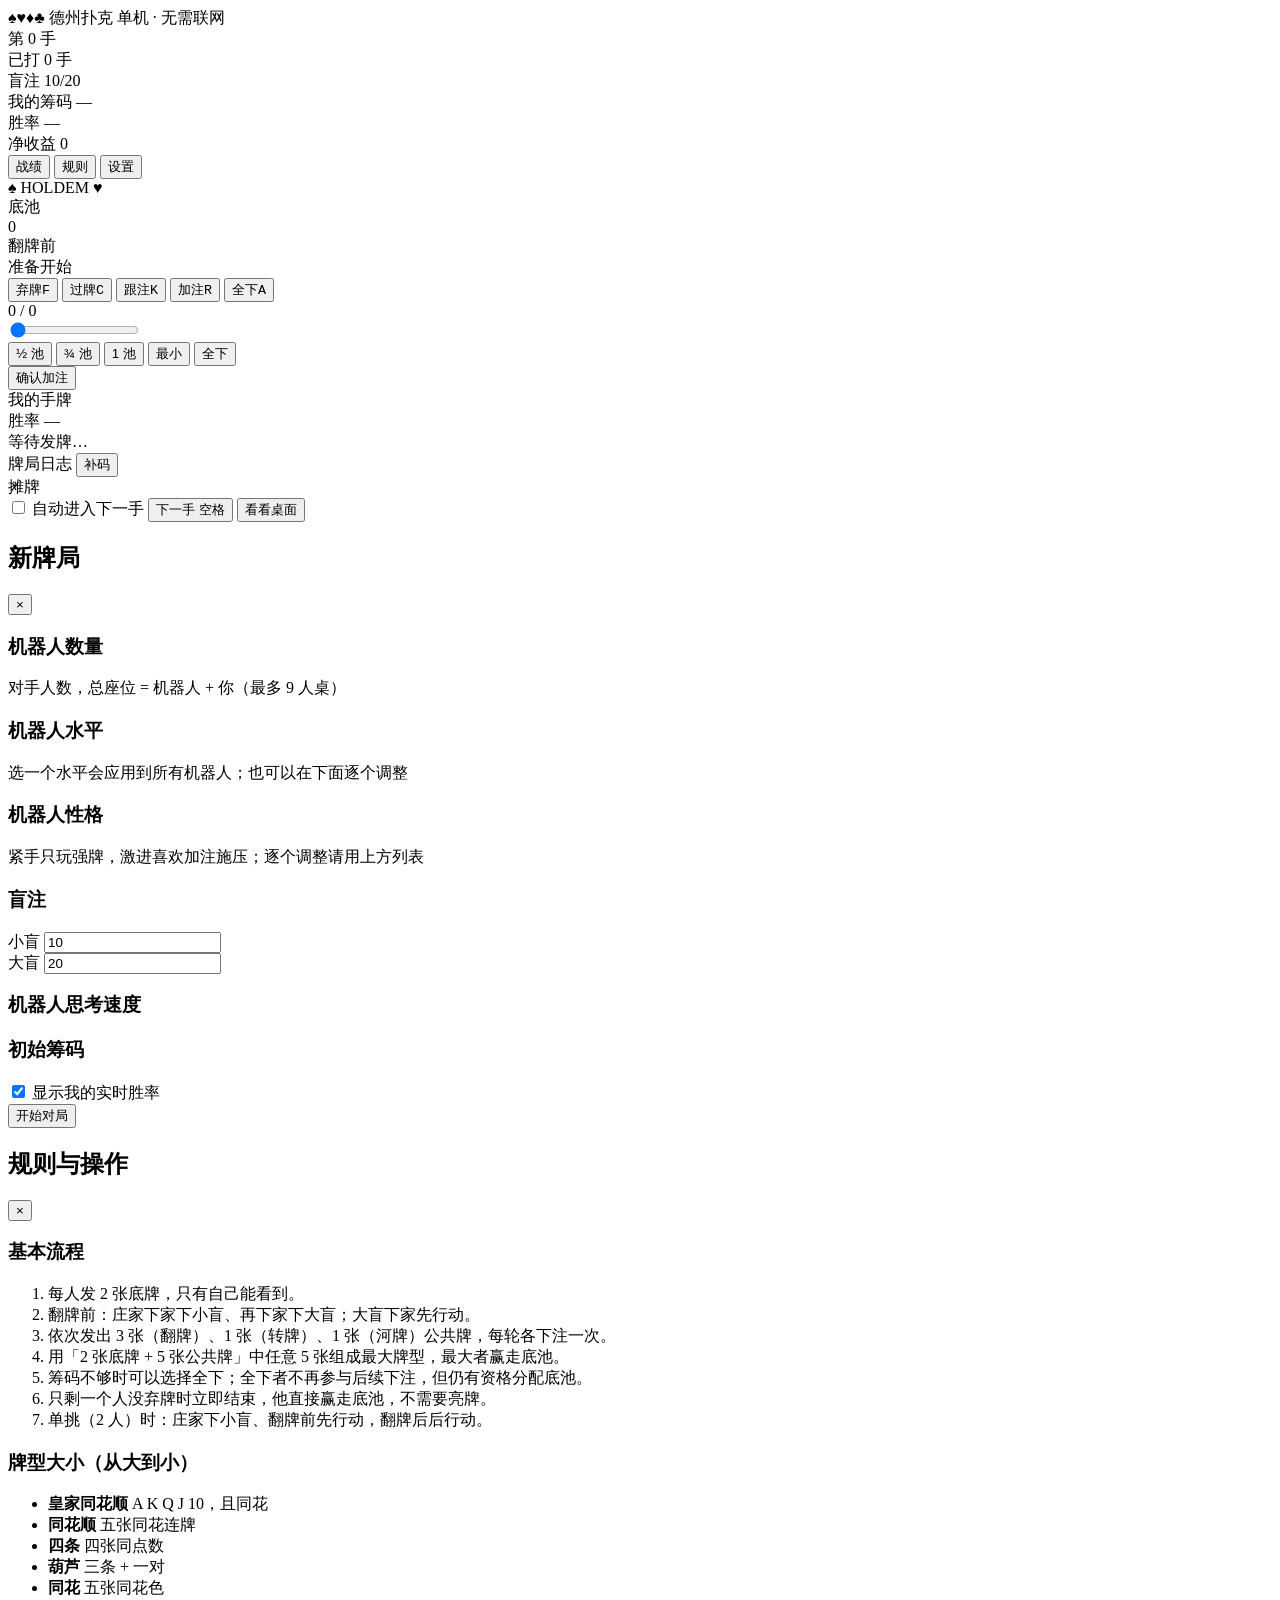
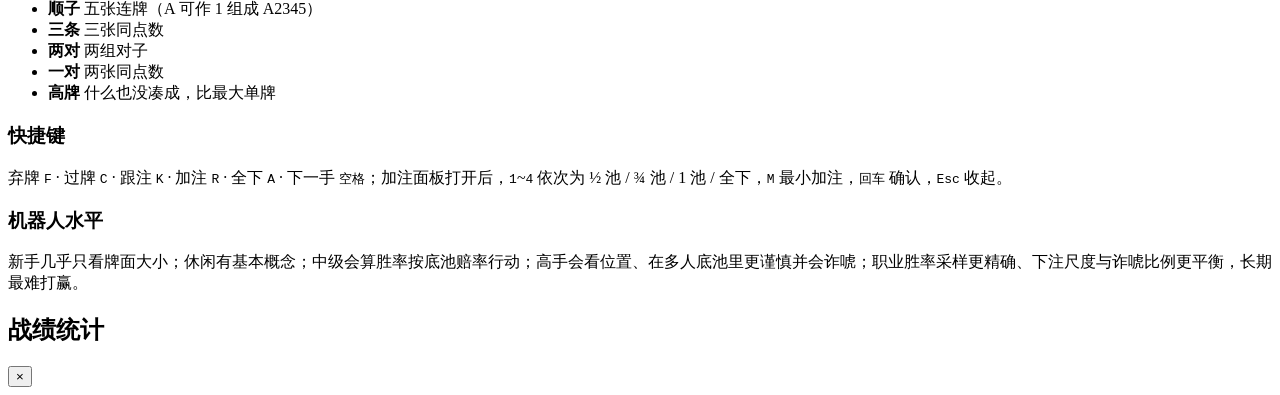
==== dezhou/index.html @ 668f6b7e "Add files via upload" ====
<!DOCTYPE html>
<html lang="zh-CN">
<head>
<meta charset="UTF-8" />
<meta name="viewport" content="width=device-width, initial-scale=1, maximum-scale=1, user-scalable=no" />
<meta name="theme-color" content="#0b0f0d" />
<title>德州扑克 · 单机对战</title>
<link rel="stylesheet" href="css/style.css" />
</head>
<body>
<div id="app">

  <!-- ================= 顶部栏 ================= -->
  <header class="topbar">
    <div class="brand">
      <span class="brand-suits"><i class="s-black">♠</i><i class="s-red">♥</i><i class="s-red">♦</i><i class="s-black">♣</i></span>
      <span class="brand-name">德州扑克</span>
      <span class="brand-sub">单机 · 无需联网</span>
    </div>
    <div class="top-info">
      <div class="info-chip" id="statHand">第 0 手</div>
      <div class="info-chip" id="statHands">已打 0 手</div>
      <div class="info-chip" id="statBlinds">盲注 10/20</div>
      <div class="info-chip" id="statMyChips">我的筹码 —</div>
      <div class="info-chip" id="statWinrate">胜率 —</div>
      <div class="info-chip" id="statNet">净收益 0</div>
    </div>
    <div class="top-actions">
      <button class="btn ghost" id="btnStats" title="战绩统计">战绩</button>
      <button class="btn ghost" id="btnRules" title="规则与牌型">规则</button>
      <button class="btn ghost" id="btnSettings" title="重新设置">设置</button>
    </div>
  </header>

  <!-- ================= 牌桌 ================= -->
  <main class="table-wrap">
    <div class="table">
      <div class="table-felt">
        <div class="felt-ring"></div>
        <div class="felt-logo">♠ HOLDEM ♥</div>

        <div class="center">
          <div class="pot-row">
            <div class="pot-box">
              <div class="pot-label">底池</div>
              <div class="pot-value" id="potValue">0</div>
            </div>
            <div class="street-badge" id="streetBadge">翻牌前</div>
          </div>
          <div class="board" id="board"></div>
        </div>

        <div class="seats" id="seats"></div>
      </div>
    </div>

    <!-- 行动条 -->
    <section class="actionbar">
      <div class="action-info">
        <div class="turn-label" id="turnLabel">准备开始</div>
        <div class="to-call" id="toCallLabel"></div>
      </div>

      <div class="action-buttons">
        <button class="btn act fold" id="btnFold">弃牌<kbd>F</kbd></button>
        <button class="btn act check" id="btnCheck">过牌<kbd>C</kbd></button>
        <button class="btn act call" id="btnCall">跟注<kbd>K</kbd></button>
        <button class="btn act raise" id="btnRaise">加注<kbd>R</kbd></button>
        <button class="btn act allin" id="btnAllin">全下<kbd>A</kbd></button>
      </div>

      <div class="raise-row" id="raiseRow">
        <div class="raise-head">
          <span class="raise-amount" id="raiseAmount">0</span>
          <span class="raise-of" id="raiseOf">/ 0</span>
        </div>
        <input type="range" id="raiseSlider" class="raise-slider" min="0" max="100" step="1" value="0" aria-label="加注金额" />
        <div class="raise-quick">
          <button class="chip-btn" data-frac="0.5" title="半个底池">½ 池</button>
          <button class="chip-btn" data-frac="0.75" title="四分之三底池">¾ 池</button>
          <button class="chip-btn" data-frac="1" title="一个底池">1 池</button>
          <button class="chip-btn" data-frac="min" title="最小加注">最小</button>
          <button class="chip-btn" data-frac="allin" title="全下">全下</button>
        </div>
        <button class="btn confirm" id="btnConfirmRaise">确认加注</button>
      </div>
    </section>

    <!-- 手牌 / 胜率 / 日志 -->
    <section class="handpanel">
      <div class="hp-left">
        <div class="hp-label">我的手牌</div>
        <div class="hp-cards" id="myCards"></div>
      </div>
      <div class="hp-mid">
        <div class="hp-label-row">
          <span class="hp-label">胜率</span>
          <span class="hp-eq" id="eqText">—</span>
        </div>
        <div class="eqbar"><div class="eqbar-fill" id="eqBarFill"></div></div>
        <div class="hp-sub" id="handStrength">等待发牌…</div>
      </div>
      <div class="hp-right">
        <div class="hp-log-head">
          <span class="hp-label">牌局日志</span>
          <button class="linkbtn" id="btnRebuy" title="筹码不足时补充筹码">补码</button>
        </div>
        <div class="hp-log" id="logList"></div>
      </div>
    </section>
  </main>

  <!-- ================= 结算浮层 ================= -->
  <div class="modal overlay" id="resultOverlay">
    <div class="result-card" id="resultCard">
      <div class="rc-title" id="rcTitle">摊牌</div>
      <div class="rc-sub" id="rcSub"></div>
      <div class="rc-board" id="rcBoard"></div>
      <div class="rc-pots" id="rcPots"></div>
      <div class="rc-actions">
        <label class="chk"><input type="checkbox" id="chkAutoNext" /> 自动进入下一手</label>
        <button class="btn primary big" id="btnNextHand">下一手 <kbd>空格</kbd></button>
        <button class="btn ghost" id="btnShowHand">看看桌面</button>
      </div>
    </div>
  </div>

  <!-- ================= 设置面板 ================= -->
  <div class="modal" id="setupModal">
    <div class="modal-card setup">
      <div class="modal-head">
        <h2 id="setupTitle">新牌局</h2>
        <button class="close" id="btnSetupClose" title="关闭">×</button>
      </div>

      <div class="setup-body">
        <section>
          <h3>机器人数量</h3>
          <p class="hint">对手人数，总座位 = 机器人 + 你（最多 9 人桌）</p>
          <div class="seg" id="botCountSeg"></div>
        </section>

        <section>
          <h3>机器人水平</h3>
          <p class="hint">选一个水平会应用到所有机器人；也可以在下面逐个调整</p>
          <div class="seg levels" id="botLevelSeg"></div>
          <div class="bot-list" id="botList"></div>
        </section>

        <section>
          <h3>机器人性格</h3>
          <p class="hint">紧手只玩强牌，激进喜欢加注施压；逐个调整请用上方列表</p>
          <div class="seg" id="botStyleSeg"></div>
        </section>

        <section class="grid2">
          <div>
            <h3>盲注</h3>
            <div class="two-col">
              <div class="field">
                <label for="inpSB">小盲</label>
                <input id="inpSB" type="number" min="1" step="1" value="10" inputmode="numeric" />
              </div>
              <div class="field">
                <label for="inpBB">大盲</label>
                <input id="inpBB" type="number" min="2" step="1" value="20" inputmode="numeric" />
              </div>
            </div>
          </div>
          <div>
            <h3>机器人思考速度</h3>
            <div class="seg" id="speedSeg"></div>
          </div>
        </section>

        <section>
          <h3>初始筹码</h3>
          <div class="seg" id="stackSeg"></div>
        </section>

        <section class="opts">
          <label class="chk"><input type="checkbox" id="chkEquity" checked /> 显示我的实时胜率</label>
        </section>
      </div>

      <div class="setup-foot">
        <span class="foot-note" id="setupNote"></span>
        <button class="btn primary big" id="btnStart">开始对局</button>
      </div>
    </div>
  </div>

  <!-- ================= 规则面板 ================= -->
  <div class="modal" id="rulesModal">
    <div class="modal-card rules">
      <div class="modal-head">
        <h2>规则与操作</h2>
        <button class="close" id="btnRulesClose" title="关闭">×</button>
      </div>
      <div class="rules-body">
        <h3>基本流程</h3>
        <ol>
          <li>每人发 2 张底牌，只有自己能看到。</li>
          <li>翻牌前：庄家下家下小盲、再下家下大盲；大盲下家先行动。</li>
          <li>依次发出 3 张（翻牌）、1 张（转牌）、1 张（河牌）公共牌，每轮各下注一次。</li>
          <li>用「2 张底牌 + 5 张公共牌」中任意 5 张组成最大牌型，最大者赢走底池。</li>
          <li>筹码不够时可以选择全下；全下者不再参与后续下注，但仍有资格分配底池。</li>
          <li>只剩一个人没弃牌时立即结束，他直接赢走底池，不需要亮牌。</li>
          <li>单挑（2 人）时：庄家下小盲、翻牌前先行动，翻牌后后行动。</li>
        </ol>
        <h3>牌型大小（从大到小）</h3>
        <ul class="handlist">
          <li><b>皇家同花顺</b> A K Q J 10，且同花</li>
          <li><b>同花顺</b> 五张同花连牌</li>
          <li><b>四条</b> 四张同点数</li>
          <li><b>葫芦</b> 三条 + 一对</li>
          <li><b>同花</b> 五张同花色</li>
          <li><b>顺子</b> 五张连牌（A 可作 1 组成 A2345）</li>
          <li><b>三条</b> 三张同点数</li>
          <li><b>两对</b> 两组对子</li>
          <li><b>一对</b> 两张同点数</li>
          <li><b>高牌</b> 什么也没凑成，比最大单牌</li>
        </ul>
        <h3>快捷键</h3>
        <p>弃牌 <kbd>F</kbd> · 过牌 <kbd>C</kbd> · 跟注 <kbd>K</kbd> · 加注 <kbd>R</kbd> · 全下 <kbd>A</kbd> · 下一手 <kbd>空格</kbd>；加注面板打开后，<kbd>1</kbd>~<kbd>4</kbd> 依次为 ½ 池 / ¾ 池 / 1 池 / 全下，<kbd>M</kbd> 最小加注，<kbd>回车</kbd> 确认，<kbd>Esc</kbd> 收起。</p>
        <h3>机器人水平</h3>
        <p>新手几乎只看牌面大小；休闲有基本概念；中级会算胜率按底池赔率行动；高手会看位置、在多人底池里更谨慎并会诈唬；职业胜率采样更精确、下注尺度与诈唬比例更平衡，长期最难打赢。</p>
      </div>
    </div>
  </div>

  <!-- ================= 战绩面板 ================= -->
  <div class="modal" id="statsModal">
    <div class="modal-card stats">
      <div class="modal-head">
        <h2>战绩统计</h2>
        <button class="close" id="btnStatsClose" title="关闭">×</button>
      </div>
      <div class="rules-body" id="statsBody"></div>
    </div>
  </div>

</div>

<script src="js/engine.js"></script>
<script src="js/game.js"></script>
<script src="js/ai.js"></script>
<script src="js/app.js"></script>
</body>
</html>
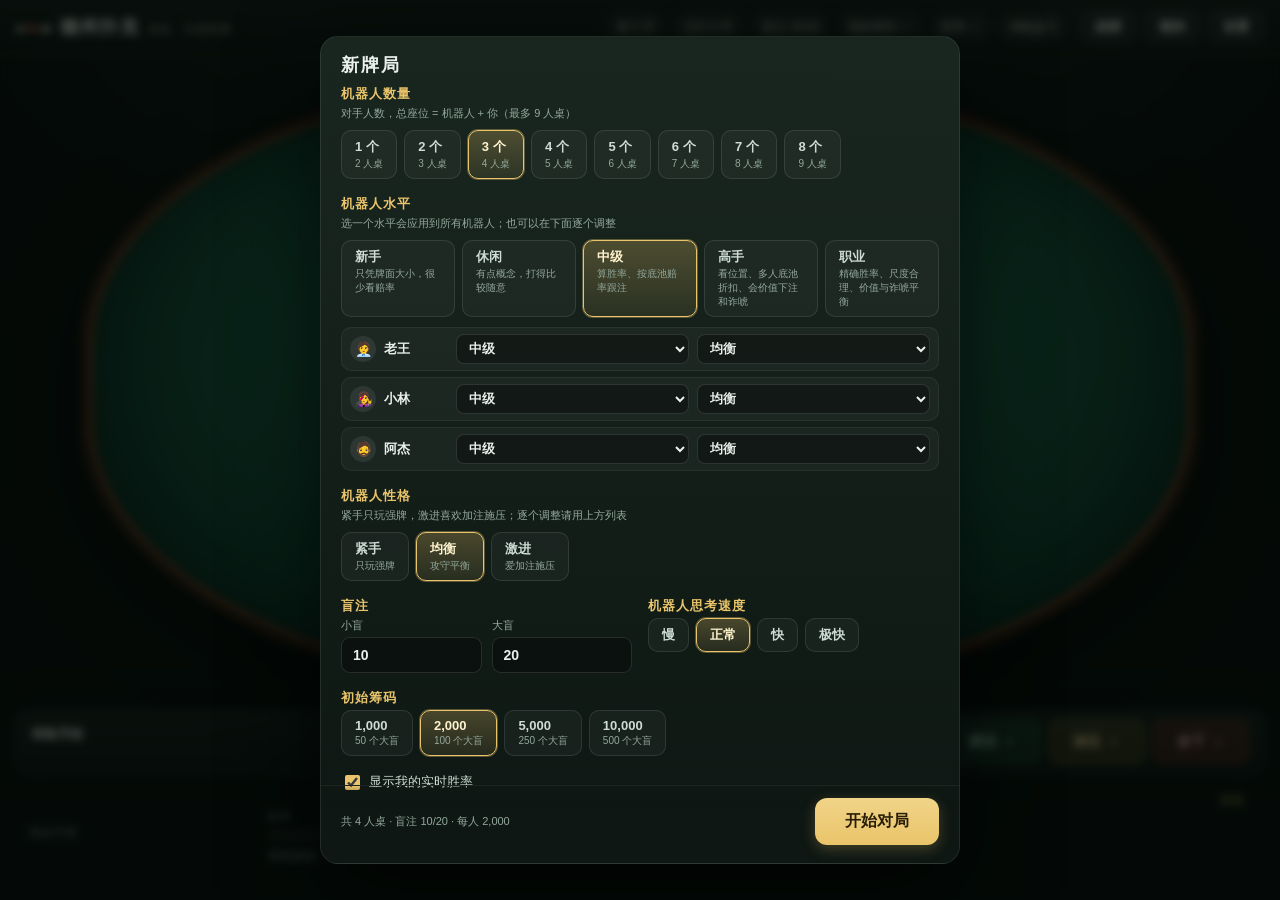
==== commit ef3e3bf6: "Add files via upload" ====
--- a/dezhou/index.html
+++ b/dezhou/index.html
@@ -26,7 +26,7 @@
       <div class="info-chip" id="statNet">净收益 0</div>
     </div>
     <div class="top-actions">
-      <button class="btn ghost" id="btnStats" title="战绩统计">战绩</button>
+      <button class="btn ghost" id="btnStats" title="战绩与对战记录">战绩</button>
       <button class="btn ghost" id="btnRules" title="规则与牌型">规则</button>
       <button class="btn ghost" id="btnSettings" title="重新设置">设置</button>
     </div>
@@ -229,14 +229,19 @@
     </div>
   </div>
 
-  <!-- ================= 战绩面板 ================= -->
+  <!-- ================= 战绩 / 对战记录面板 ================= -->
   <div class="modal" id="statsModal">
     <div class="modal-card stats">
       <div class="modal-head">
-        <h2>战绩统计</h2>
+        <h2>战绩与对战记录</h2>
         <button class="close" id="btnStatsClose" title="关闭">×</button>
       </div>
+      <div class="stats-tabs">
+        <button class="tab on" data-tab="summary" type="button">本局统计</button>
+        <button class="tab" data-tab="history" type="button">对战记录<span class="tab-badge" id="historyCount">0</span></button>
+      </div>
       <div class="rules-body" id="statsBody"></div>
+      <div class="rules-body history-pane" id="historyBody" style="display:none"></div>
     </div>
   </div>
 
--- a/dezhou/css/style.css
+++ b/dezhou/css/style.css
@@ -0,0 +1,689 @@
+/* =====================================================================
+ * 德州扑克 · 单机对战 —— 样式
+ * 深色赌场风：墨绿毛毡 + 深色木边 + 金色点缀
+ * ===================================================================== */
+:root {
+  --bg: #0a0e0c;
+  --panel: rgba(20, 28, 24, .92);
+  --felt1: #1f6a4e;
+  --felt2: #0d3a2b;
+  --felt-edge: #07231a;
+  --wood: #3a2114;
+  --wood-hi: #8a5732;
+  --gold: #e9c46a;
+  --gold-dim: #a8873f;
+  --text: #eaf1ec;
+  --muted: #93a89d;
+  --green: #5fd39a;
+  --red: #e06a5e;
+  --blue: #6fb3e0;
+  --orange: #e0a04a;
+  --purple: #b48ce0;
+  --card-w: 58px;
+  --card-h: 82px;
+  --radius: 14px;
+  --shadow: 0 10px 30px rgba(0, 0, 0, .45);
+}
+
+* { box-sizing: border-box; -webkit-tap-highlight-color: transparent; }
+
+html, body {
+  margin: 0;
+  padding: 0;
+  height: 100%;
+  background: radial-gradient(1200px 700px at 50% -10%, #16251f 0%, var(--bg) 60%);
+  color: var(--text);
+  font-family: -apple-system, BlinkMacSystemFont, "PingFang SC", "Hiragino Sans GB", "Microsoft YaHei", "Segoe UI", sans-serif;
+  overflow: hidden;
+}
+body.modal-open { overflow: hidden; }
+
+#app { display: flex; flex-direction: column; height: 100%; }
+
+/* ---------------- 顶栏 ---------------- */
+.topbar {
+  flex: 0 0 auto;
+  display: flex;
+  align-items: center;
+  gap: 14px;
+  padding: 10px 16px;
+  background: linear-gradient(180deg, rgba(20, 30, 26, .96), rgba(13, 20, 17, .7));
+  border-bottom: 1px solid rgba(233, 196, 106, .14);
+  z-index: 5;
+}
+.brand { display: flex; align-items: baseline; gap: 8px; white-space: nowrap; }
+.brand-suits { font-style: normal; font-size: 14px; letter-spacing: 1px; }
+.brand-suits i { font-style: normal; }
+.s-black { color: #d8e6de; }
+.s-red { color: #e06a5e; }
+.brand-name { font-size: 18px; font-weight: 800; letter-spacing: 2px; }
+.brand-sub { font-size: 11px; color: var(--muted); letter-spacing: 1px; }
+.top-info { display: flex; gap: 7px; margin-left: auto; flex-wrap: wrap; justify-content: flex-end; }
+.info-chip {
+  font-size: 12px; color: #cfe0d6;
+  background: rgba(255, 255, 255, .05);
+  border: 1px solid rgba(255, 255, 255, .08);
+  padding: 5px 10px; border-radius: 999px;
+  white-space: nowrap; font-variant-numeric: tabular-nums;
+}
+.info-chip.pos { color: var(--green); border-color: rgba(95, 211, 154, .35); }
+.info-chip.neg { color: var(--red); border-color: rgba(224, 106, 94, .35); }
+.top-actions { display: flex; gap: 8px; }
+
+/* ---------------- 按钮 ---------------- */
+.btn {
+  border: 0; cursor: pointer;
+  border-radius: 10px;
+  font-family: inherit;
+  font-size: 14px;
+  font-weight: 700;
+  color: #10201a;
+  padding: 10px 18px;
+  transition: transform .08s ease, filter .15s ease, box-shadow .15s ease;
+  user-select: none;
+  display: inline-flex; align-items: center; justify-content: center; gap: 6px;
+}
+.btn:active:not(:disabled) { transform: translateY(1px) scale(.99); }
+.btn:disabled { opacity: .38; cursor: not-allowed; filter: grayscale(.4); }
+.btn.hidden { display: none !important; }
+.btn.ghost {
+  background: rgba(255, 255, 255, .06);
+  color: var(--text);
+  border: 1px solid rgba(255, 255, 255, .12);
+  font-weight: 600; font-size: 13px; padding: 7px 14px;
+}
+.btn.ghost:hover { background: rgba(255, 255, 255, .12); }
+.btn.primary { background: linear-gradient(180deg, #f1d488, var(--gold)); color: #2a1f06; box-shadow: 0 4px 14px rgba(233, 196, 106, .25); }
+.btn.primary:hover { filter: brightness(1.05); }
+.btn.big { padding: 13px 30px; font-size: 16px; border-radius: 12px; }
+.btn.confirm { background: linear-gradient(180deg, #f0c262, #cf9a2e); color: #2a1f06; white-space: nowrap; }
+kbd {
+  font-family: ui-monospace, SFMono-Regular, Menlo, monospace;
+  font-size: 10px; font-weight: 700; opacity: .6;
+  padding: 1px 4px; border-radius: 4px;
+  background: rgba(0, 0, 0, .18);
+}
+
+/* ---------------- 牌桌 ---------------- */
+.table-wrap { flex: 1 1 auto; display: flex; flex-direction: column; min-height: 0; padding: 12px 14px 8px; gap: 10px; }
+.table { flex: 1 1 auto; min-height: 0; display: flex; align-items: center; justify-content: center; }
+.table-felt {
+  position: relative;
+  width: min(1120px, 96vw);
+  height: min(100%, 640px);
+  border-radius: 46% / 44%;
+  background:
+    radial-gradient(ellipse at 50% 42%, #2a7d5c 0%, var(--felt1) 30%, var(--felt2) 76%, var(--felt-edge) 100%);
+  box-shadow:
+    inset 0 0 0 10px #2c1a10,
+    inset 0 0 0 13px var(--wood-hi),
+    inset 0 0 0 16px rgba(0, 0, 0, .4),
+    inset 0 0 100px rgba(0, 0, 0, .55),
+    0 0 0 2px rgba(0, 0, 0, .6),
+    0 28px 70px rgba(0, 0, 0, .6);
+}
+.felt-ring {
+  position: absolute; inset: 8%;
+  border-radius: 46% / 42%;
+  border: 1px dashed rgba(255, 255, 255, .07);
+  pointer-events: none;
+}
+.felt-logo {
+  position: absolute; left: 50%; top: 50%;
+  transform: translate(-50%, -50%);
+  color: rgba(255, 255, 255, .05);
+  font-size: 46px; font-weight: 900; letter-spacing: 12px; white-space: nowrap;
+  pointer-events: none;
+}
+
+/* 中央：底池 + 公共牌 */
+.center {
+  position: absolute; left: 50%; top: 50%;
+  transform: translate(-50%, -50%);
+  display: flex; flex-direction: column; align-items: center; gap: 10px;
+  pointer-events: none;
+}
+.pot-row { display: flex; align-items: center; gap: 12px; }
+.pot-box {
+  min-width: 96px;
+  text-align: center;
+  padding: 4px 14px;
+  border-radius: 12px;
+  background: rgba(0, 0, 0, .28);
+  border: 1px solid rgba(233, 196, 106, .18);
+}
+.pot-label { font-size: 10px; letter-spacing: 3px; color: rgba(255, 255, 255, .5); }
+.pot-value { font-size: 22px; font-weight: 900; color: var(--gold); font-variant-numeric: tabular-nums; }
+.street-badge {
+  font-size: 10px; letter-spacing: 2px; color: rgba(255, 255, 255, .55);
+  border: 1px solid rgba(255, 255, 255, .14); padding: 3px 10px; border-radius: 999px;
+  white-space: nowrap;
+}
+.board { display: flex; gap: 8px; min-height: var(--card-h); }
+.board-slot { width: var(--card-w); height: var(--card-h); }
+
+/* ---------------- 扑克牌 ---------------- */
+.card {
+  position: relative;
+  width: var(--card-w); height: var(--card-h);
+  border-radius: 7px;
+  background: linear-gradient(160deg, #ffffff, #eef0ea);
+  color: #1b1b1b;
+  padding: 5px 6px;
+  box-shadow: 0 3px 10px rgba(0, 0, 0, .45), inset 0 0 0 1px rgba(0, 0, 0, .06);
+  font-weight: 800;
+  animation: cardIn .26s cubic-bezier(.2, .8, .3, 1.2) both;
+}
+@keyframes cardIn { from { opacity: 0; transform: translateY(-12px) rotate(-6deg) scale(.92); } to { opacity: 1; transform: none; } }
+.card .rank { font-size: 18px; line-height: 1; letter-spacing: -.5px; }
+.card .pip { position: absolute; right: 6px; bottom: 5px; font-size: 18px; line-height: 1; }
+.card .center {
+  position: absolute; left: 50%; top: 50%; transform: translate(-50%, -50%);
+  font-size: 30px; line-height: 1; opacity: .16;
+}
+.card.red { color: #c8322a; }
+.card.placeholder {
+  background: rgba(255, 255, 255, .035);
+  border: 1px dashed rgba(255, 255, 255, .14);
+  box-shadow: none;
+  animation: none;
+}
+.card.win { outline: 2px solid var(--green); outline-offset: 1px; }
+.card.back {
+  background:
+    repeating-linear-gradient(45deg, #2f5fa8 0 5px, #2a5494 5px 10px);
+  border: 2px solid #e9e4d0;
+  animation: none;
+}
+.card.back::after {
+  content: "♠";
+  position: absolute; inset: 0;
+  display: grid; place-items: center;
+  font-size: 22px; color: rgba(255, 255, 255, .35);
+}
+.card.badge { overflow: visible; }
+.card .badge {
+  position: absolute; left: 50%; bottom: -7px; transform: translateX(-50%);
+  font-size: 8px; padding: 0 4px; border-radius: 4px;
+  background: var(--gold); color: #2a1f06; white-space: nowrap;
+}
+.card.small { --card-w: 34px; --card-h: 48px; width: 34px; height: 48px; padding: 2px 3px; border-radius: 4px; animation: none; }
+.card.small .rank { font-size: 11px; }
+.card.small .pip { font-size: 11px; right: 3px; bottom: 2px; }
+
+/* ---------------- 座位 ---------------- */
+.seats { position: absolute; inset: 0; pointer-events: none; }
+.seat {
+  position: absolute;
+  transform: translate(-50%, -50%);
+  width: 156px;
+  pointer-events: auto;
+  z-index: 2;
+  transition: opacity .25s;
+}
+.seat.is-folded { opacity: .42; }
+.seat.is-out { opacity: .3; filter: grayscale(1); }
+.seat.edge-left .seat-inner { transform: translateX(14%); }
+.seat.edge-right .seat-inner { transform: translateX(-14%); }
+
+.seat-inner {
+  position: relative;
+  display: flex; flex-direction: column; align-items: center; gap: 3px;
+  padding: 6px 8px 7px;
+  border-radius: 14px;
+  background: linear-gradient(180deg, rgba(10, 22, 17, .9), rgba(6, 14, 11, .92));
+  border: 1px solid rgba(255, 255, 255, .09);
+  box-shadow: 0 6px 18px rgba(0, 0, 0, .4);
+  transition: border-color .2s, box-shadow .2s, transform .2s;
+}
+.seat.is-turn .seat-inner {
+  border-color: var(--gold);
+  box-shadow: 0 0 0 2px rgba(233, 196, 106, .35), 0 0 26px rgba(233, 196, 106, .38);
+}
+.seat.is-winner .seat-inner {
+  border-color: var(--green);
+  box-shadow: 0 0 0 2px rgba(95, 211, 154, .4), 0 0 30px rgba(95, 211, 154, .45);
+  animation: winPulse 1.1s ease-in-out infinite alternate;
+}
+@keyframes winPulse {
+  from { box-shadow: 0 0 0 2px rgba(95, 211, 154, .3), 0 0 16px rgba(95, 211, 154, .3); }
+  to { box-shadow: 0 0 0 3px rgba(95, 211, 154, .6), 0 0 34px rgba(95, 211, 154, .55); }
+}
+
+.seat-hole { display: flex; gap: 4px; min-height: 34px; align-items: center; }
+.seat-hole .card { --card-w: 25px; --card-h: 35px; width: 25px; height: 35px; padding: 2px 3px; border-radius: 4px; font-size: 10px; animation: none; }
+.seat-hole .card .rank { font-size: 10px; }
+.seat-hole .card .pip { font-size: 9px; right: 3px; bottom: 2px; }
+.seat-hole .card .center { display: none; }
+.seat-hole .card.back::after { font-size: 13px; }
+
+.seat-info { display: flex; flex-direction: column; align-items: center; gap: 1px; width: 100%; }
+.seat-head { display: flex; align-items: center; gap: 6px; max-width: 100%; }
+.avatar {
+  width: 24px; height: 24px; border-radius: 50%;
+  display: grid; place-items: center;
+  font-size: 13px; line-height: 1;
+  background: linear-gradient(180deg, rgba(255, 255, 255, .14), rgba(255, 255, 255, .06));
+  border: 1px solid rgba(255, 255, 255, .12);
+  flex: 0 0 auto;
+}
+.seat.is-me .avatar { background: linear-gradient(180deg, #9fe3ff, #4aa3d8); border-color: rgba(159, 227, 255, .5); }
+.name-wrap { display: flex; flex-direction: column; min-width: 0; }
+.seat-name { font-size: 12px; font-weight: 700; white-space: nowrap; overflow: hidden; text-overflow: ellipsis; max-width: 92px; }
+.seat-tag {
+  font-size: 9px; line-height: 1.4; font-weight: 700;
+  padding: 0 4px; border-radius: 4px; align-self: flex-start;
+  border: 1px solid currentColor; opacity: .9;
+}
+.seat-tag.lv-0 { color: #9aa7b8; }
+.seat-tag.lv-1 { color: #7ec8a8; }
+.seat-tag.lv-2 { color: #6fb3e0; }
+.seat-tag.lv-3 { color: #d8a84a; }
+.seat-tag.lv-4 { color: #d07ae0; }
+.seat-chips { font-size: 12px; color: var(--gold); font-weight: 800; font-variant-numeric: tabular-nums; }
+.seat-chips.low { color: var(--orange); }
+
+/* 行动标签 */
+.seat-action {
+  position: absolute; left: 50%; bottom: calc(100% + 4px);
+  transform: translateX(-50%);
+  font-size: 10px; font-weight: 800; letter-spacing: .5px;
+  padding: 2px 8px; border-radius: 999px;
+  background: rgba(0, 0, 0, .72); color: #ffe9b0;
+  border: 1px solid rgba(233, 196, 106, .35);
+  white-space: nowrap; opacity: 0; transition: opacity .15s;
+  z-index: 3;
+}
+.seat-action.on { opacity: 1; }
+.seat-action.fold { color: #ffb3ad; border-color: rgba(224, 106, 94, .45); }
+.seat-action.check { color: #cfe0d6; border-color: rgba(255, 255, 255, .25); }
+.seat-action.call { color: #aef0ce; border-color: rgba(95, 211, 154, .45); }
+.seat-action.raise { color: #ffe1a3; border-color: rgba(233, 196, 106, .5); }
+.seat-action.allin { color: #fff; background: linear-gradient(180deg, #c0392b, #8e2318); border-color: #ff8a7c; }
+
+/* 下注气泡（靠近桌子中心一侧） */
+.bet-bubble {
+  position: absolute; left: 50%;
+  font-size: 11px; font-weight: 800; color: #ffefc2;
+  background: rgba(0, 0, 0, .5);
+  border: 1px solid rgba(233, 196, 106, .3);
+  border-radius: 999px; padding: 2px 9px;
+  white-space: nowrap; display: none;
+  transform: translate(-50%, 0);
+  z-index: 2;
+  font-variant-numeric: tabular-nums;
+}
+.bet-bubble.on { display: block; }
+.bet-bubble.win { color: #aef0ce; border-color: rgba(95, 211, 154, .5); }
+/* 上半区座位的下注气泡在下方，下半区在上方 */
+.seat.top .bet-bubble { top: calc(100% + 4px); }
+.seat.bottom .bet-bubble { bottom: calc(100% + 4px); }
+
+.dealer-btn {
+  position: absolute; left: 3px; top: 3px;
+  width: 19px; height: 19px; border-radius: 50%;
+  display: grid; place-items: center;
+  font-size: 9px; font-weight: 900; color: #2a1f06;
+  background: radial-gradient(circle at 35% 30%, #fff3c9, #d9b453);
+  border: 1px solid #8a6a24;
+  box-shadow: 0 2px 6px rgba(0, 0, 0, .5);
+  z-index: 4;
+}
+
+.turn-timer { display: none; }
+
+/* 我的座位 */
+.seat.is-me { width: 190px; z-index: 3; }
+.seat.is-me .seat-inner {
+  background: linear-gradient(180deg, rgba(18, 44, 34, .96), rgba(7, 20, 15, .96));
+  border-color: rgba(159, 227, 255, .3);
+  padding: 7px 10px 8px;
+}
+.seat.is-me .seat-hole .card { --card-w: 32px; --card-h: 45px; width: 32px; height: 45px; }
+.seat.is-me .seat-hole .card .rank { font-size: 13px; }
+.seat.is-me .seat-hole .card .pip { font-size: 12px; }
+.seat.is-me .seat-name { font-size: 13px; max-width: 110px; }
+.seat.is-me .dealer-btn { left: auto; right: 4px; top: 4px; }
+
+/* ---------------- 行动条 ---------------- */
+.actionbar {
+  flex: 0 0 auto;
+  display: flex; align-items: center; gap: 14px;
+  padding: 10px 16px;
+  border-radius: 16px;
+  background: linear-gradient(180deg, rgba(24, 34, 29, .96), rgba(14, 21, 18, .96));
+  border: 1px solid rgba(255, 255, 255, .07);
+  box-shadow: 0 -8px 30px rgba(0, 0, 0, .35);
+  flex-wrap: wrap;
+}
+.action-info { display: flex; flex-direction: column; font-size: 13px; min-width: 220px; flex: 1 1 220px; }
+.turn-label { font-weight: 700; }
+.turn-label.mine { color: var(--gold); }
+.to-call { font-size: 11px; color: var(--gold-dim); margin-top: 2px; min-height: 14px; }
+.action-buttons { display: flex; gap: 8px; flex-wrap: wrap; }
+.btn.act {
+  min-width: 96px; padding: 12px 14px;
+  background: rgba(255, 255, 255, .07); color: var(--text);
+  border: 1px solid rgba(255, 255, 255, .1);
+}
+.btn.act:hover:not(:disabled) { filter: brightness(1.2); }
+.btn.act.fold { color: #ff9a92; border-color: rgba(224, 106, 94, .3); background: rgba(224, 106, 94, .12); }
+.btn.act.check, .btn.act.call { color: #b6f0d2; border-color: rgba(95, 211, 154, .32); background: rgba(61, 143, 107, .2); }
+.btn.act.raise { color: #ffe1a3; border-color: rgba(233, 196, 106, .38); background: rgba(216, 165, 60, .16); }
+.btn.act.allin { color: #ffc9c2; border-color: rgba(224, 106, 94, .45); background: rgba(192, 57, 43, .22); }
+
+.raise-row {
+  display: none;
+  flex: 1 1 100%;
+  align-items: center; gap: 12px;
+  padding-top: 10px;
+  border-top: 1px dashed rgba(255, 255, 255, .1);
+  flex-wrap: wrap;
+}
+.raise-row.on { display: flex; }
+.raise-head { display: flex; align-items: baseline; gap: 4px; min-width: 90px; }
+.raise-amount { font-size: 20px; font-weight: 900; color: var(--gold); font-variant-numeric: tabular-nums; }
+.raise-of { font-size: 11px; color: var(--muted); }
+.raise-slider { flex: 1 1 200px; accent-color: var(--gold); height: 6px; }
+.raise-quick { display: flex; gap: 6px; flex-wrap: wrap; }
+.chip-btn {
+  font-family: inherit; font-size: 11px; font-weight: 700;
+  color: var(--gold); background: rgba(233, 196, 106, .08);
+  border: 1px solid rgba(233, 196, 106, .25);
+  padding: 6px 10px; border-radius: 8px; cursor: pointer; white-space: nowrap;
+}
+.chip-btn:hover { background: rgba(233, 196, 106, .18); }
+
+/* ---------------- 手牌面板 ---------------- */
+.handpanel {
+  flex: 0 0 auto;
+  display: grid;
+  grid-template-columns: minmax(140px, 220px) minmax(200px, 1fr) minmax(220px, 1.1fr);
+  gap: 18px;
+  padding: 6px 16px 12px;
+  align-items: center;
+}
+.hp-label { font-size: 10px; letter-spacing: 2px; color: var(--muted); }
+.hp-label-row { display: flex; align-items: baseline; justify-content: space-between; margin-bottom: 6px; }
+.hp-eq { font-size: 15px; font-weight: 900; color: var(--gold); font-variant-numeric: tabular-nums; }
+.hp-cards { display: flex; gap: 6px; margin-top: 5px; }
+.hp-cards .card { --card-w: 46px; --card-h: 66px; width: 46px; height: 66px; }
+.hp-cards .card .rank { font-size: 15px; }
+.hp-cards .card .pip { font-size: 15px; }
+.hp-sub { font-size: 12px; color: var(--muted); margin-top: 8px; min-height: 16px; }
+.eqbar {
+  height: 10px; border-radius: 999px; overflow: hidden;
+  background: rgba(255, 255, 255, .07);
+  border: 1px solid rgba(255, 255, 255, .06);
+}
+.eqbar-fill {
+  height: 100%; width: 0%;
+  transition: width .35s ease;
+  background: #6b7b73;
+}
+.eqbar-fill.bad { background: linear-gradient(90deg, #a8453b, #e06a5e); }
+.eqbar-fill.mid { background: linear-gradient(90deg, #c08a33, #e9c46a); }
+.eqbar-fill.good { background: linear-gradient(90deg, #2f9467, #5fd39a); }
+.hp-log-head { display: flex; align-items: center; justify-content: space-between; }
+.linkbtn {
+  border: 0; background: none; color: var(--gold); cursor: pointer;
+  font-family: inherit; font-size: 11px; letter-spacing: 1px;
+  padding: 2px 6px; border-radius: 6px;
+}
+.linkbtn:hover { background: rgba(233, 196, 106, .12); }
+.hp-log {
+  height: 66px; overflow-y: auto;
+  font-size: 11.5px; line-height: 1.6; color: #a9bdb2;
+  padding-right: 4px; margin-top: 4px;
+  scrollbar-width: thin;
+}
+.log-entry.win { color: #8ff0bb; }
+.log-entry.divider { color: var(--gold-dim); margin-top: 4px; }
+.log-entry.board { color: #e3ecE6; font-weight: 600; }
+
+/* ---------------- 浮层 / 弹窗 ---------------- */
+.modal {
+  position: fixed; inset: 0; z-index: 40;
+  display: none; place-items: center;
+  background: rgba(3, 8, 6, .66);
+  backdrop-filter: blur(4px);
+  padding: 16px;
+  overflow: auto;
+}
+.modal.on { display: grid; }
+.modal.overlay { z-index: 35; background: rgba(3, 8, 6, .5); }
+
+.result-card {
+  width: min(520px, 94vw);
+  max-height: 90vh; overflow: auto;
+  padding: 20px 22px 18px;
+  border-radius: 18px;
+  background: linear-gradient(180deg, #1c2b24, #0f1915);
+  border: 1px solid rgba(233, 196, 106, .3);
+  box-shadow: 0 30px 80px rgba(0, 0, 0, .65);
+  text-align: center;
+  animation: pop .24s cubic-bezier(.2, .9, .3, 1.3) both;
+}
+.result-card.win { border-color: rgba(95, 211, 154, .45); }
+@keyframes pop { from { opacity: 0; transform: scale(.94); } to { opacity: 1; transform: none; } }
+.rc-title { font-size: 22px; font-weight: 900; color: var(--gold); letter-spacing: 2px; }
+.result-card.win .rc-title { color: var(--green); }
+.rc-sub { font-size: 12px; color: var(--muted); margin-top: 6px; }
+.rc-board { display: flex; justify-content: center; gap: 6px; margin: 14px 0 12px; }
+.rc-board .card { --card-w: 48px; --card-h: 68px; width: 48px; height: 68px; animation: none; }
+.rc-board .card .rank { font-size: 15px; }
+.rc-board .card .pip { font-size: 16px; }
+.rc-pots { display: flex; flex-direction: column; gap: 10px; margin: 4px 0 14px; text-align: left; }
+.rc-section { background: rgba(255, 255, 255, .04); border-radius: 10px; padding: 8px 10px; }
+.rc-section-title { font-size: 10px; letter-spacing: 2px; color: var(--muted); margin-bottom: 4px; }
+.rc-player { display: flex; align-items: center; gap: 8px; padding: 3px 0; font-size: 12.5px; }
+.rc-player.won .rc-pname { color: var(--green); }
+.rc-pname { font-weight: 700; min-width: 56px; }
+.rc-cards { display: inline-flex; gap: 3px; }
+.rc-hand { color: var(--muted); font-size: 12px; flex: 1 1 auto; }
+.rc-won { color: var(--green); font-weight: 800; }
+.rc-pot { display: flex; justify-content: space-between; gap: 12px; padding: 4px 0; font-size: 13px; }
+.rc-pot .rc-amt { color: var(--gold); font-weight: 800; }
+.rc-net {
+  display: flex; justify-content: space-between;
+  padding: 10px 12px; border-radius: 10px; margin-top: 10px;
+  font-size: 14px; font-weight: 800;
+  background: rgba(255, 255, 255, .05);
+}
+.rc-net.pos { color: var(--green); }
+.rc-net.neg { color: var(--red); }
+.rc-actions { display: flex; align-items: center; gap: 10px; justify-content: center; flex-wrap: wrap; margin-top: 16px; }
+.rc-actions .chk { font-size: 12px; color: var(--muted); }
+.rc-actions .btn.big { padding: 11px 26px; font-size: 15px; }
+
+.modal-card {
+  width: min(640px, 100%);
+  max-height: 92vh; overflow: auto;
+  border-radius: 18px;
+  background: linear-gradient(180deg, #19261f, #0e1713);
+  border: 1px solid rgba(255, 255, 255, .09);
+  box-shadow: 0 30px 90px rgba(0, 0, 0, .65);
+  animation: pop .22s cubic-bezier(.2, .9, .3, 1.3) both;
+}
+.modal-head { display: flex; align-items: center; padding: 16px 20px 4px; position: sticky; top: 0; background: linear-gradient(180deg, #19261f 70%, rgba(25, 38, 31, 0)); z-index: 2; }
+.modal-head h2 { margin: 0; font-size: 18px; letter-spacing: 2px; }
+.close {
+  margin-left: auto; width: 30px; height: 30px; border-radius: 8px;
+  border: 0; background: rgba(255, 255, 255, .06); color: var(--text);
+  font-size: 18px; cursor: pointer; line-height: 1;
+}
+.close:hover { background: rgba(255, 255, 255, .14); }
+
+.setup-body { padding: 4px 20px 6px; }
+.setup-body section { margin-bottom: 16px; }
+.setup-body h3 { margin: 0 0 3px; font-size: 13px; color: var(--gold); letter-spacing: 1px; }
+.hint { margin: 0 0 9px; font-size: 11px; color: var(--muted); }
+.grid2 { display: grid; grid-template-columns: 1fr 1fr; gap: 16px; }
+.seg { display: flex; flex-wrap: wrap; gap: 7px; }
+.seg-item {
+  cursor: pointer; user-select: none; font-family: inherit;
+  padding: 7px 13px; border-radius: 10px;
+  border: 1px solid rgba(255, 255, 255, .1);
+  background: rgba(255, 255, 255, .035);
+  font-size: 13px; font-weight: 700; color: #cddcd4;
+  transition: all .15s ease;
+  display: flex; flex-direction: column; align-items: flex-start; gap: 1px;
+  text-align: left;
+}
+.seg-item .seg-main { font-size: 13px; }
+.seg-item small { font-weight: 500; font-size: 10px; color: var(--muted); }
+.seg-item:hover { border-color: rgba(233, 196, 106, .4); }
+.seg-item.on {
+  background: linear-gradient(180deg, rgba(233, 196, 106, .26), rgba(233, 196, 106, .1));
+  border-color: var(--gold); color: #fff3cf;
+  box-shadow: 0 0 0 1px rgba(233, 196, 106, .35);
+}
+.seg.levels .seg-item { flex: 1 1 100px; }
+.bot-list { margin-top: 10px; display: flex; flex-direction: column; gap: 6px; }
+.bot-row {
+  display: flex; align-items: center; gap: 8px;
+  padding: 6px 8px; border-radius: 10px;
+  background: rgba(255, 255, 255, .035);
+  border: 1px solid rgba(255, 255, 255, .06);
+}
+.bot-av { width: 26px; height: 26px; border-radius: 50%; display: grid; place-items: center; background: rgba(255, 255, 255, .08); font-size: 14px; }
+.bot-name { font-size: 13px; font-weight: 700; min-width: 64px; }
+.bot-select {
+  flex: 1 1 auto;
+  font-family: inherit; font-size: 12.5px; font-weight: 600;
+  background: rgba(0, 0, 0, .35); color: var(--text);
+  border: 1px solid rgba(255, 255, 255, .12); border-radius: 8px;
+  padding: 6px 8px; cursor: pointer;
+}
+.bot-select:focus { outline: none; border-color: var(--gold); }
+.bot-tip { font-size: 11px; color: var(--muted); padding: 2px 4px; }
+.two-col { display: grid; grid-template-columns: 1fr 1fr; gap: 10px; }
+.field label { display: block; font-size: 11px; color: var(--muted); margin-bottom: 4px; }
+.field input {
+  width: 100%; padding: 9px 11px; border-radius: 9px;
+  background: rgba(0, 0, 0, .35); border: 1px solid rgba(255, 255, 255, .12);
+  color: var(--text); font-family: inherit; font-size: 14px; font-weight: 700;
+}
+.field input:focus { outline: none; border-color: var(--gold); }
+.opts { display: flex; gap: 18px; flex-wrap: wrap; }
+.chk { display: inline-flex; align-items: center; gap: 6px; font-size: 12.5px; color: #cddcd4; cursor: pointer; }
+.chk input { accent-color: var(--gold); width: 15px; height: 15px; }
+.setup-foot {
+  display: flex; align-items: center; gap: 14px;
+  padding: 12px 20px 18px;
+  border-top: 1px solid rgba(255, 255, 255, .06);
+  position: sticky; bottom: 0;
+  background: linear-gradient(0deg, #0e1713 70%, rgba(14, 23, 19, 0));
+}
+.foot-note { font-size: 11px; color: var(--muted); }
+.setup-foot .btn.big { margin-left: auto; }
+
+.rules-body { padding: 4px 22px 22px; font-size: 13px; line-height: 1.75; color: #c9d8d0; }
+.rules-body h3 { color: var(--gold); font-size: 13px; letter-spacing: 1px; margin: 16px 0 6px; }
+.rules-body ol, .rules-body ul { margin: 0; padding-left: 20px; }
+.rules-body li b { color: var(--gold-dim); }
+.stat-row { display: flex; justify-content: space-between; gap: 12px; padding: 7px 2px; border-bottom: 1px dashed rgba(255, 255, 255, .07); }
+.stat-row b { color: var(--gold); font-variant-numeric: tabular-nums; }
+.stat-opps { margin-top: 18px; }
+
+.toast {
+  position: fixed; left: 50%; bottom: 110px; transform: translate(-50%, 8px);
+  z-index: 60; max-width: 90vw;
+  background: rgba(0, 0, 0, .85); color: #ffe9b0;
+  padding: 10px 18px; border-radius: 999px; font-size: 13px;
+  border: 1px solid rgba(233, 196, 106, .35);
+  opacity: 0; pointer-events: none; transition: opacity .25s, transform .25s;
+}
+.toast.on { opacity: 1; transform: translate(-50%, 0); }
+
+/* ---------------- 响应式 ---------------- */
+@media (max-width: 1100px) {
+  :root { --card-w: 52px; --card-h: 74px; }
+  .seat { width: 132px; }
+  .seat-name { max-width: 74px; }
+  .handpanel { grid-template-columns: minmax(120px, 170px) 1fr; }
+  .hp-right { display: none; }
+}
+
+@media (max-width: 860px) {
+  .topbar { flex-wrap: wrap; padding: 7px 10px; gap: 6px; row-gap: 6px; }
+  .brand { flex: 1 1 auto; }
+  .brand-name { font-size: 15px; letter-spacing: 1px; }
+  .brand-sub { display: none; }
+  .top-info { order: 3; width: 100%; margin-left: 0; justify-content: flex-start; gap: 5px; }
+  .info-chip { font-size: 10.5px; padding: 3px 8px; }
+  .info-chip#statHands { display: none; }
+  .btn.ghost { padding: 5px 10px; font-size: 12px; }
+  .table-wrap { padding: 6px 8px 0; gap: 6px; }
+  .handpanel { grid-template-columns: 1fr; gap: 4px; padding: 4px 10px 8px; }
+  .hp-left { display: flex; align-items: center; gap: 10px; }
+  .hp-left .hp-label { display: none; }
+  .hp-cards { margin-top: 0; }
+  .hp-cards .card { --card-w: 32px; --card-h: 46px; width: 32px; height: 46px; }
+  .hp-cards .card .rank, .hp-cards .card .pip { font-size: 11px; }
+  .hp-sub { margin-top: 2px; font-size: 10.5px; }
+  .actionbar { padding: 7px 9px; gap: 7px; }
+  .action-info { width: 100%; flex-direction: row; justify-content: space-between; align-items: baseline; min-width: 0; flex: 1 1 100%; }
+  .turn-label { font-size: 13px; }
+  .to-call { font-size: 10px; }
+  .action-buttons { width: 100%; display: grid; grid-template-columns: repeat(5, 1fr); gap: 5px; }
+  .btn.act { min-width: 0; padding: 10px 2px; font-size: 12.5px; border-radius: 10px; white-space: nowrap; }
+  .actionbar { padding: 6px 8px; }
+  .btn.act kbd { display: none; }
+  .raise-row { gap: 8px; }
+  .raise-quick { width: 100%; }
+  .chip-btn { flex: 1; }
+  .raise-amount { font-size: 17px; }
+  .grid2 { grid-template-columns: 1fr; }
+}
+
+@media (max-width: 860px) and (orientation: portrait) {
+  /* 手机竖屏：桌面改成竖长圆角矩形，座位贴在四边 */
+  .table-wrap { padding: 4px 6px 0; }
+  .table-felt { width: calc(100vw - 12px); height: 100%; border-radius: 22px; }
+  .felt-ring { inset: 4%; border-radius: 18px; }
+  .seat.edge-left .seat-inner { transform: translateX(0); }
+  .seat.edge-right .seat-inner { transform: translateX(0); }
+  .center { gap: 6px; }
+  .seat { width: 92px; }
+  .seat-inner { padding: 3px 3px 4px; border-radius: 10px; gap: 1px; }
+  /* 最上方座位下移一点，避免被桌面边缘裁切 */
+  .seat.top-1 { margin-top: 14px; }
+  .seat.edge-left .seat-inner, .seat.edge-right .seat-inner { transform: none; }
+  .seat-hole { min-height: 27px; gap: 2px; }
+  .seat-hole .card { --card-w: 18px; --card-h: 26px; width: 18px; height: 26px; }
+  .seat-hole .card .rank { font-size: 8.5px; }
+  .seat-hole .card .pip { display: none; }
+  .seat-head { gap: 3px; }
+  .avatar { width: 17px; height: 17px; font-size: 10px; }
+  .seat-name { font-size: 10px; max-width: 58px; }
+  .seat-tag { font-size: 8px; padding: 0 3px; }
+  .seat-chips { font-size: 10px; }
+  .seat-action { font-size: 9px; padding: 1px 6px; }
+  .bet-bubble { font-size: 9.5px; padding: 1px 7px; }
+  .dealer-btn { width: 15px; height: 15px; font-size: 8px; }
+  .seat.is-me { width: 128px; }
+  .seat.is-me .seat-hole .card { --card-w: 26px; --card-h: 36px; width: 26px; height: 36px; }
+  .seat.is-me .seat-name { font-size: 11px; }
+  .felt-logo { font-size: 22px; letter-spacing: 5px; }
+  .pot-value { font-size: 18px; }
+  .center { gap: 6px; }
+  .board { gap: 4px; }
+  .board-slot { width: 42px; height: 60px; }
+  .center .card { --card-w: 42px; --card-h: 60px; width: 42px; height: 60px; }
+  .center .card .rank { font-size: 14px; }
+  .center .card .pip { font-size: 13px; }
+  .center .card .center { font-size: 20px; }
+}
+
+@media (max-width: 860px) and (orientation: landscape) {
+  .seats .seat.is-me { transform: translate(-50%, -50%) scale(.9); }
+  .handpanel { display: none; }
+}
+
+@media (max-height: 700px) and (min-width: 861px) {
+  .slot, .seat-hole { min-height: 28px; }
+  .seat-hole .card { --card-w: 22px; --card-h: 30px; width: 22px; height: 30px; }
+  .seat.is-me .seat-hole .card { --card-w: 26px; --card-h: 36px; width: 26px; height: 36px; }
+  .hp-log { height: 48px; }
+}
